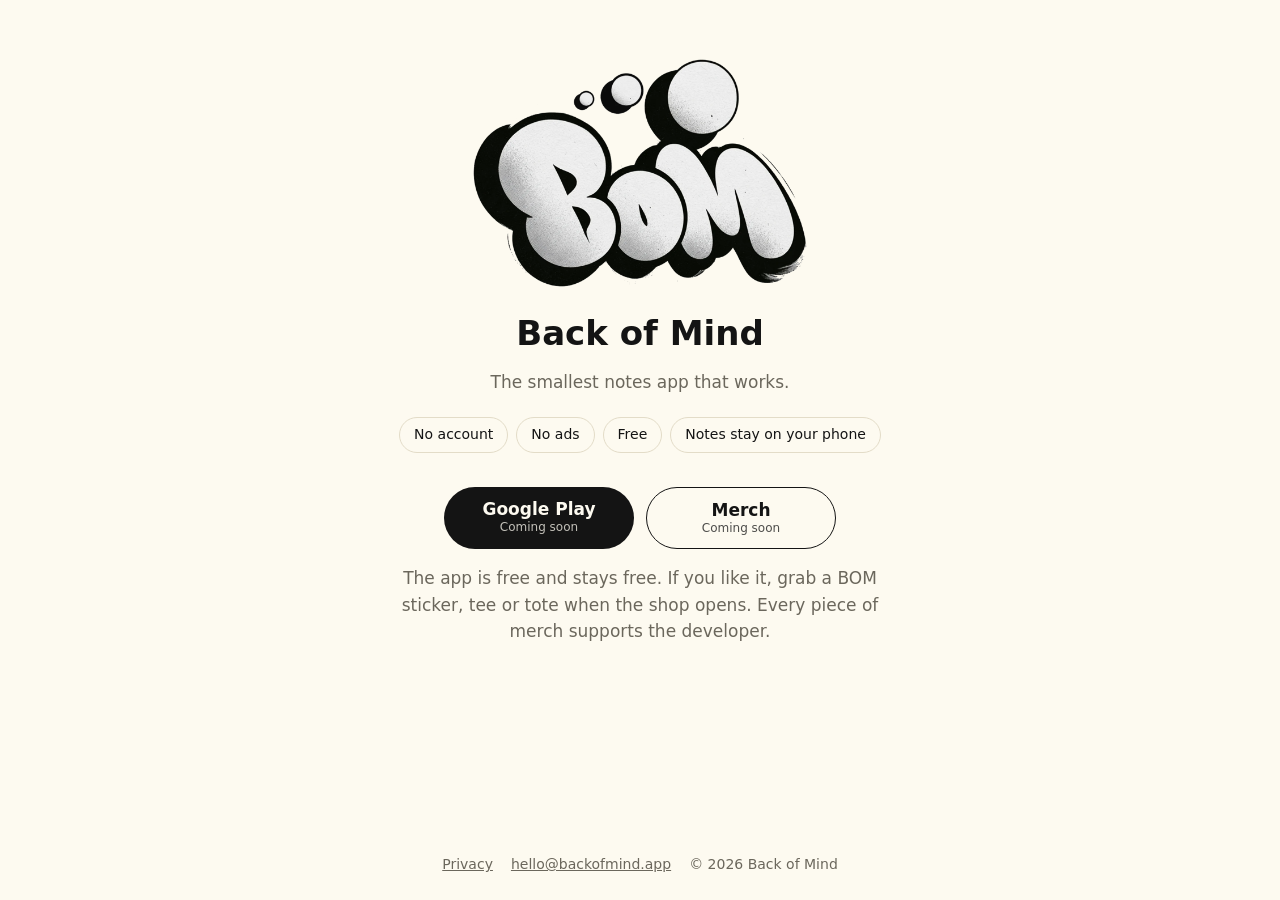
==== index.html @ 93632eb8 "Add files via upload" ====
<!doctype html>
<html lang="en">
<head>
<meta charset="utf-8">
<meta name="viewport" content="width=device-width, initial-scale=1">
<title>Back of Mind</title>
<meta name="description" content="Back of Mind is the smallest notes app that works. No account, no ads, and your notes stay on your phone.">
<meta property="og:title" content="Back of Mind">
<meta property="og:description" content="The smallest notes app that works.">
<meta property="og:image" content="https://backofmind.app/share.jpg">
<meta property="og:url" content="https://backofmind.app/">
<link rel="icon" href="favicon.png">
<link rel="stylesheet" href="style.css">
</head>
<body>
<main class="hero">
  <img class="logo" src="logo.webp" alt="BOM logo" width="1200" height="825">
  <h1>Back of Mind</h1>
  <p>The smallest notes app that works.</p>
  <ul class="tags"><li>No account</li><li>No ads</li><li>Free</li><li>Notes stay on your phone</li></ul>
  <div class="buttons">
    <span class="btn" aria-disabled="true">Google Play<small>Coming soon</small></span>
    <span class="btn alt" aria-disabled="true">Merch<small>Coming soon</small></span>
  </div>
  <p>The app is free and stays free. If you like it, grab a BOM sticker, tee or tote when the shop opens. Every piece of merch supports the developer.</p>
</main>
<footer>
  <a href="privacy.html">Privacy</a>
  <a href="mailto:hello@backofmind.app">hello@backofmind.app</a>
  <span>&copy; 2026 Back of Mind</span>
</footer>
</body>
</html>
---- style.css ----
:root { color-scheme: light dark; --paper: #fdfaf0; --ink: #141414; --soft: #6b675c; --line: #e3dcc8; }
@media (prefers-color-scheme: dark) { :root { --paper: #141413; --ink: #f6f2e6; --soft: #a39e90; --line: #3a3832; } .logo { filter: invert(1); } }
* { box-sizing: border-box; }
html { -webkit-text-size-adjust: 100%; }
body { margin: 0; min-height: 100vh; display: flex; flex-direction: column; background: var(--paper); color: var(--ink); font: 17px/1.55 system-ui, -apple-system, "Segoe UI", Roboto, sans-serif; }
main { flex: 1; width: 100%; max-width: 560px; margin: 0 auto; padding: 56px 24px 40px; }
.hero { display: flex; flex-direction: column; align-items: center; gap: 16px; text-align: center; }
.logo { width: min(340px, 78%); height: auto; }
h1 { margin: 8px 0 0; font-size: 34px; line-height: 1.15; }
h2 { margin: 32px 0 6px; font-size: 19px; }
p { margin: 0; color: var(--soft); }
.doc p, .doc ul { margin: 0 0 12px; color: var(--soft); }
.doc ul { padding-left: 20px; }
.tags { list-style: none; margin: 6px 0; padding: 0; display: flex; flex-wrap: wrap; justify-content: center; gap: 8px; }
.tags li { border: 1px solid var(--line); border-radius: 999px; padding: 6px 14px; font-size: 14px; }
.buttons { display: flex; flex-wrap: wrap; justify-content: center; gap: 12px; margin-top: 12px; }
.btn { display: inline-flex; flex-direction: column; align-items: center; min-width: 190px; border-radius: 999px; padding: 12px 28px; font-weight: 600; line-height: 1.25; background: var(--ink); color: var(--paper); cursor: default; }
.btn.alt { background: transparent; color: var(--ink); border: 1px solid var(--ink); }
.btn small { font-weight: 400; font-size: 12px; opacity: .75; }
footer { padding: 24px; text-align: center; font-size: 14px; color: var(--soft); display: flex; flex-wrap: wrap; justify-content: center; gap: 6px 18px; }
a { color: inherit; }
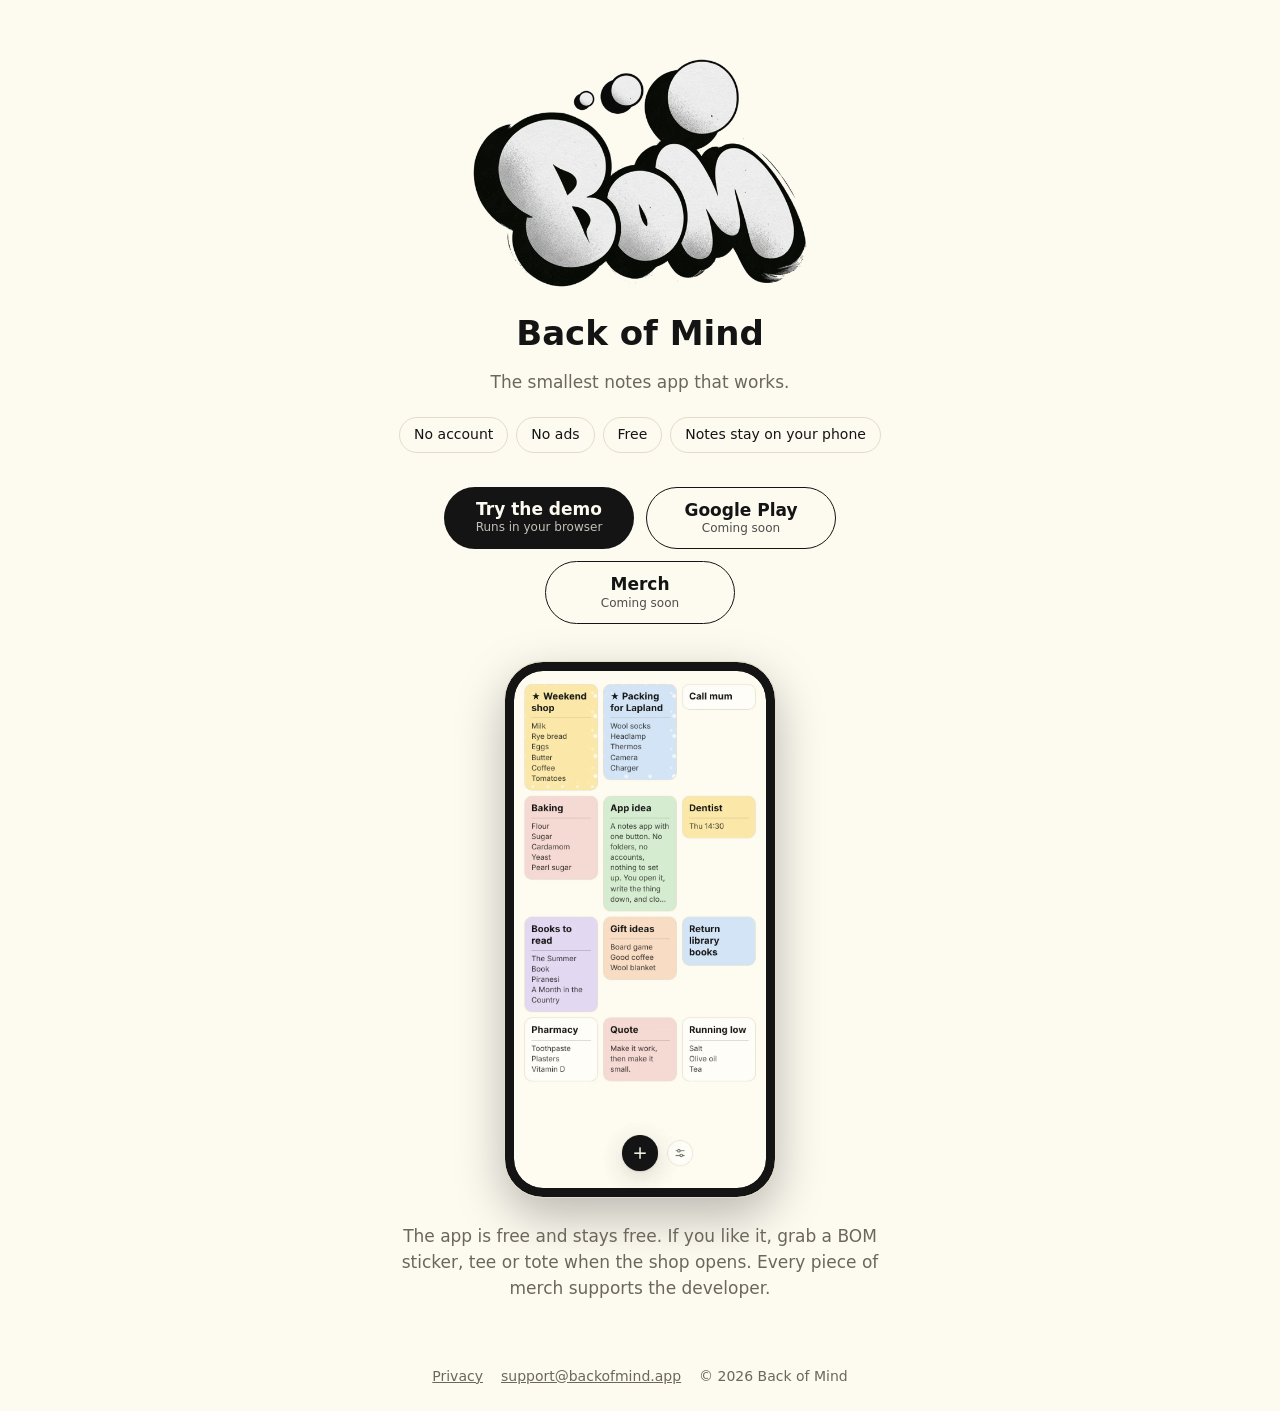
==== commit 32cee6e8: "Add files via upload" ====
--- a/index.html
+++ b/index.html
@@ -14,19 +14,21 @@
 </head>
 <body>
 <main class="hero">
-  <img class="logo" src="logo.webp" alt="BOM logo" width="1200" height="825">
+  <img class="logo" src="logo.webp" alt="BOM logo" width="1200" height="826">
   <h1>Back of Mind</h1>
   <p>The smallest notes app that works.</p>
   <ul class="tags"><li>No account</li><li>No ads</li><li>Free</li><li>Notes stay on your phone</li></ul>
   <div class="buttons">
-    <span class="btn" aria-disabled="true">Google Play<small>Coming soon</small></span>
+    <a class="btn go" href="demo.html">Try the demo<small>Runs in your browser</small></a>
+    <span class="btn alt" aria-disabled="true">Google Play<small>Coming soon</small></span>
     <span class="btn alt" aria-disabled="true">Merch<small>Coming soon</small></span>
   </div>
+  <div class="phone"><img src="app-screen.webp" alt="Back of Mind showing a grid of notes" width="780" height="1600"></div>
   <p>The app is free and stays free. If you like it, grab a BOM sticker, tee or tote when the shop opens. Every piece of merch supports the developer.</p>
 </main>
 <footer>
   <a href="privacy.html">Privacy</a>
-  <a href="mailto:hello@backofmind.app">hello@backofmind.app</a>
+  <a href="mailto:support@backofmind.app">support@backofmind.app</a>
   <span>&copy; 2026 Back of Mind</span>
 </footer>
 </body>
--- a/style.css
+++ b/style.css
@@ -19,3 +19,7 @@
 .btn small { font-weight: 400; font-size: 12px; opacity: .75; }
 footer { padding: 24px; text-align: center; font-size: 14px; color: var(--soft); display: flex; flex-wrap: wrap; justify-content: center; gap: 6px 18px; }
 a { color: inherit; }
+.phone { width: min(270px, 70%); margin: 22px 0 10px; border: 9px solid #141414; border-radius: 38px; overflow: hidden; background: #141414; box-shadow: 0 18px 50px rgba(0,0,0,.28); outline: 1px solid var(--line); }
+.phone img { display: block; width: 100%; height: auto; border-radius: 29px; }
+.btn.go { cursor: pointer; text-decoration: none; }
+.btn.go:active { transform: scale(.97); }
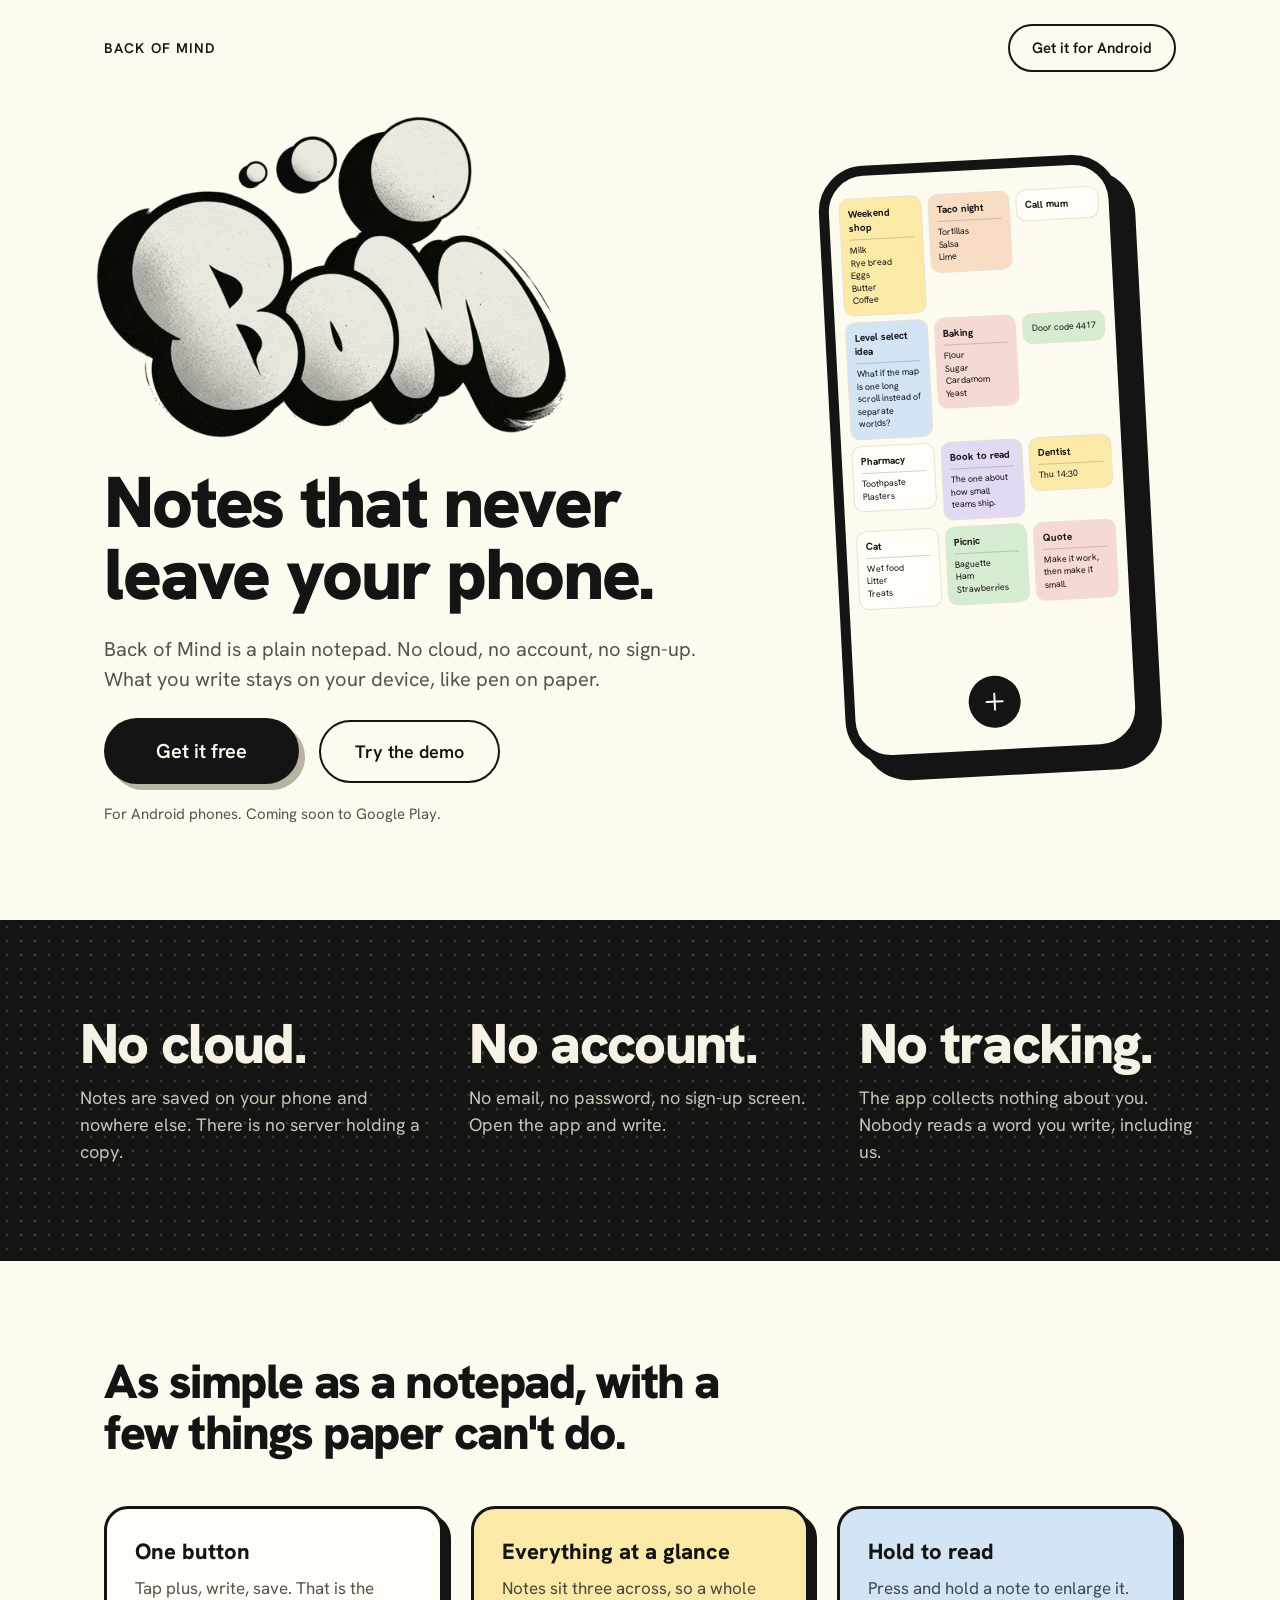
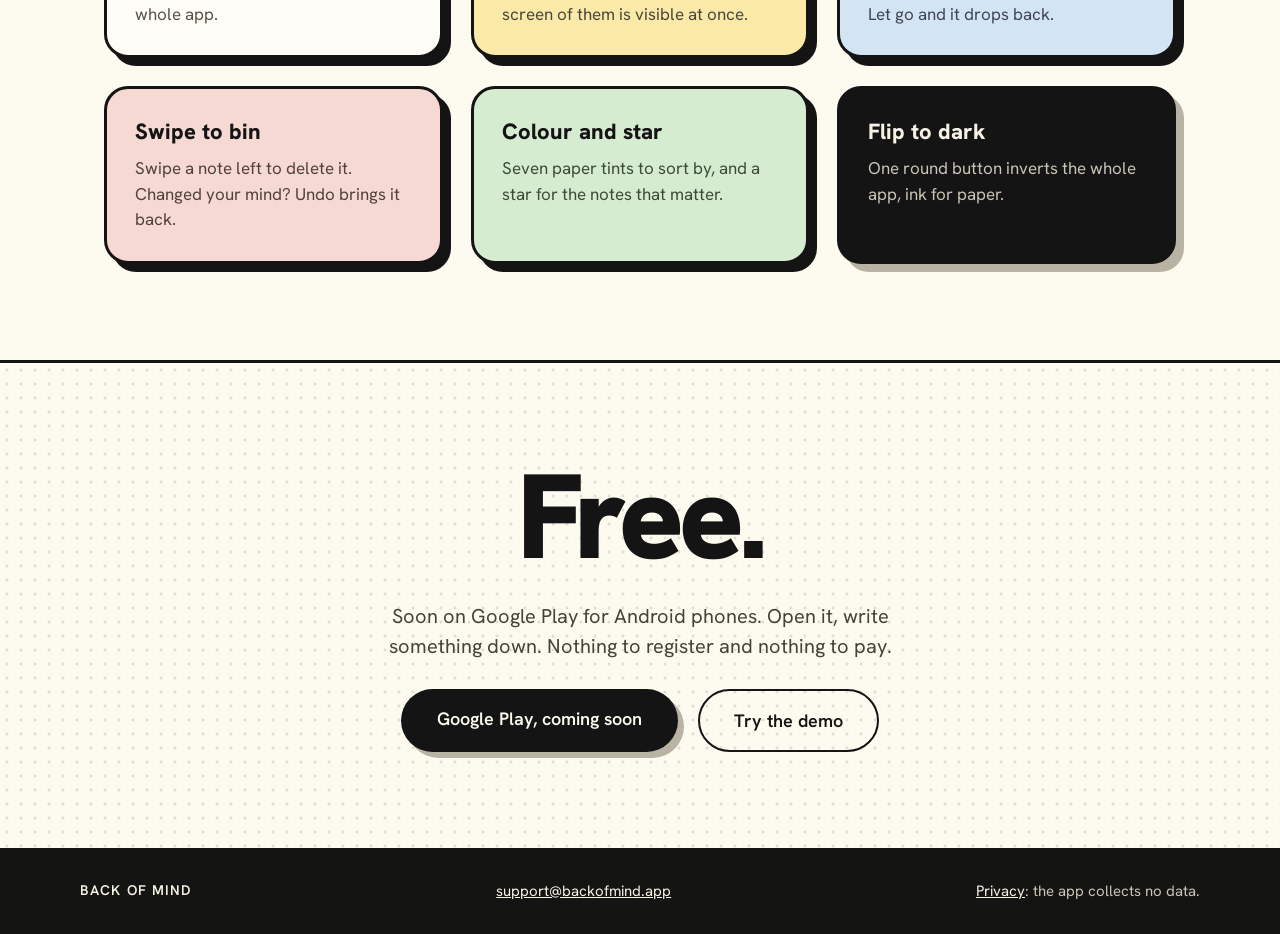
==== commit 3e8381b5: "Add files via upload" ====
--- a/index.html
+++ b/index.html
@@ -4,32 +4,129 @@
 <meta charset="utf-8">
 <meta name="viewport" content="width=device-width, initial-scale=1">
 <title>Back of Mind</title>
-<meta name="description" content="Back of Mind is the smallest notes app that works. No account, no ads, and your notes stay on your phone.">
+<meta name="description" content="Back of Mind is a plain notepad for Android. No cloud, no account, no tracking. Notes never leave your phone.">
 <meta property="og:title" content="Back of Mind">
-<meta property="og:description" content="The smallest notes app that works.">
+<meta property="og:description" content="Notes that never leave your phone.">
 <meta property="og:image" content="https://backofmind.app/share.jpg">
 <meta property="og:url" content="https://backofmind.app/">
+<meta name="color-scheme" content="light">
 <link rel="icon" href="favicon.png">
-<link rel="stylesheet" href="style.css">
+<style>
+@font-face { font-family: "Hanken Grotesk"; src: url(hanken-grotesk.woff2) format("woff2"); font-weight: 100 900; font-display: swap; }
+html { -webkit-text-size-adjust: 100%; scroll-behavior: smooth; }
+body { margin: 0; background: #fdfaf0; }
+a { color: #141414; } a:hover { color: #6b675c; }
+</style>
 </head>
 <body>
-<main class="hero">
-  <img class="logo" src="logo.webp" alt="BOM logo" width="1200" height="826">
-  <h1>Back of Mind</h1>
-  <p>The smallest notes app that works.</p>
-  <ul class="tags"><li>No account</li><li>No ads</li><li>Free</li><li>Notes stay on your phone</li></ul>
-  <div class="buttons">
-    <a class="btn go" href="demo.html">Try the demo<small>Runs in your browser</small></a>
-    <span class="btn alt" aria-disabled="true">Google Play<small>Coming soon</small></span>
-    <span class="btn alt" aria-disabled="true">Merch<small>Coming soon</small></span>
-  </div>
-  <div class="phone"><img src="app-screen.webp" alt="Back of Mind showing a grid of notes" width="780" height="1600"></div>
-  <p>The app is free and stays free. If you like it, grab a BOM sticker, tee or tote when the shop opens. Every piece of merch supports the developer.</p>
-</main>
-<footer>
-  <a href="privacy.html">Privacy</a>
-  <a href="mailto:support@backofmind.app">support@backofmind.app</a>
-  <span>&copy; 2026 Back of Mind</span>
+<div style="font-family: 'Hanken Grotesk', system-ui, -apple-system, 'Segoe UI', sans-serif; color: #141414; background: #fdfaf0; overflow-x: hidden">
+
+<header style="max-width: 1120px; margin: 0 auto; padding: 24px 24px 0; box-sizing: border-box; display: flex; flex-wrap: wrap; justify-content: space-between; align-items: center; gap: 16px">
+<div style="font-size: 14px; font-weight: 600; letter-spacing: 0.08em; text-transform: uppercase">Back of Mind</div>
+<a href="#get" style="display: inline-block; padding: 12px 22px; border: 2px solid #141414; border-radius: 999px; font-size: 15px; font-weight: 600; text-decoration: none; color: #141414">Get it for Android</a>
+</header>
+
+<section style="max-width: 1120px; margin: 0 auto; padding: 40px 24px 96px; box-sizing: border-box; display: flex; flex-wrap: wrap; align-items: center; justify-content: center; gap: 56px">
+<div style="flex: 1 1 440px; min-width: 0; display: flex; flex-direction: column; gap: 24px">
+<img src="logo.webp" width="1200" height="826" alt="BOM, the Back of Mind logo in graffiti bubble letters" style="width: 100%; max-width: 480px; height: auto; mix-blend-mode: multiply; margin-left: -12px">
+<h1 style="margin: 0; font-size: clamp(40px, 6vw, 72px); line-height: 1; font-weight: 900; letter-spacing: -0.03em">Notes that never leave your phone.</h1>
+<p style="margin: 0; font-size: 20px; line-height: 1.5; color: #57534a; max-width: 30em">Back of Mind is a plain notepad. No cloud, no account, no sign-up. What you write stays on your device, like pen on paper.</p>
+<div style="display: flex; flex-wrap: wrap; align-items: center; gap: 20px">
+<a href="#get" style="display: inline-block; padding: 20px 52px; background: #141414; color: #fdfaf0; border-radius: 999px; font-size: 20px; font-weight: 600; text-decoration: none; box-shadow: 6px 6px 0 #b9b3a3">Get it free</a>
+<a href="demo.html" style="display: inline-block; padding: 18px 34px; border: 2px solid #141414; border-radius: 999px; font-size: 18px; font-weight: 600; text-decoration: none; color: #141414">Try the demo</a>
+<div style="font-size: 15px; color: #57534a; flex-basis: 100%">For Android phones. Coming soon to Google Play.</div>
+</div>
+</div>
+
+<div style="flex: 0 1 340px; display: flex; justify-content: center; padding: 16px 24px 32px 8px">
+<div style="position: relative; width: 300px; height: 600px; box-sizing: border-box; border: 10px solid #141414; border-radius: 46px; background: #fdfaf0; box-shadow: 16px 16px 0 #141414; transform: rotate(-3deg); overflow: hidden; padding: 22px 10px 0">
+<div style="display: grid; grid-template-columns: repeat(3, minmax(0, 1fr)); gap: 6px; align-items: start; font-size: 9px; line-height: 1.4">
+<div style="background: #fbe9a8; border: 1px solid #e9e3d2; border-radius: 10px; padding: 8px"><div style="font-weight: 700; font-size: 10px; padding-bottom: 4px; border-bottom: 1px solid rgba(20,20,20,0.18); margin-bottom: 4px">Weekend shop</div>Milk<br>Rye bread<br>Eggs<br>Butter<br>Coffee</div>
+<div style="background: #f8dcc4; border: 1px solid #e9e3d2; border-radius: 10px; padding: 8px"><div style="font-weight: 700; font-size: 10px; padding-bottom: 4px; border-bottom: 1px solid rgba(20,20,20,0.18); margin-bottom: 4px">Taco night</div>Tortillas<br>Salsa<br>Lime</div>
+<div style="background: #fffdf7; border: 1px solid #e9e3d2; border-radius: 10px; padding: 8px"><div style="font-weight: 700; font-size: 10px">Call mum</div></div>
+<div style="background: #d3e4f5; border: 1px solid #e9e3d2; border-radius: 10px; padding: 8px"><div style="font-weight: 700; font-size: 10px; padding-bottom: 4px; border-bottom: 1px solid rgba(20,20,20,0.18); margin-bottom: 4px">Level select idea</div>What if the map is one long scroll instead of separate worlds?</div>
+<div style="background: #f6d9d2; border: 1px solid #e9e3d2; border-radius: 10px; padding: 8px"><div style="font-weight: 700; font-size: 10px; padding-bottom: 4px; border-bottom: 1px solid rgba(20,20,20,0.18); margin-bottom: 4px">Baking</div>Flour<br>Sugar<br>Cardamom<br>Yeast</div>
+<div style="background: #d6ecd0; border: 1px solid #e9e3d2; border-radius: 10px; padding: 8px">Door code 4417</div>
+<div style="background: #fffdf7; border: 1px solid #e9e3d2; border-radius: 10px; padding: 8px"><div style="font-weight: 700; font-size: 10px; padding-bottom: 4px; border-bottom: 1px solid rgba(20,20,20,0.18); margin-bottom: 4px">Pharmacy</div>Toothpaste<br>Plasters</div>
+<div style="background: #e3d9f2; border: 1px solid #e9e3d2; border-radius: 10px; padding: 8px"><div style="font-weight: 700; font-size: 10px; padding-bottom: 4px; border-bottom: 1px solid rgba(20,20,20,0.18); margin-bottom: 4px">Book to read</div>The one about how small teams ship.</div>
+<div style="background: #fbe9a8; border: 1px solid #e9e3d2; border-radius: 10px; padding: 8px"><div style="font-weight: 700; font-size: 10px; padding-bottom: 4px; border-bottom: 1px solid rgba(20,20,20,0.18); margin-bottom: 4px">Dentist</div>Thu 14:30</div>
+<div style="background: #fffdf7; border: 1px solid #e9e3d2; border-radius: 10px; padding: 8px"><div style="font-weight: 700; font-size: 10px; padding-bottom: 4px; border-bottom: 1px solid rgba(20,20,20,0.18); margin-bottom: 4px">Cat</div>Wet food<br>Litter<br>Treats</div>
+<div style="background: #d6ecd0; border: 1px solid #e9e3d2; border-radius: 10px; padding: 8px"><div style="font-weight: 700; font-size: 10px; padding-bottom: 4px; border-bottom: 1px solid rgba(20,20,20,0.18); margin-bottom: 4px">Picnic</div>Baguette<br>Ham<br>Strawberries</div>
+<div style="background: #f6d9d2; border: 1px solid #e9e3d2; border-radius: 10px; padding: 8px"><div style="font-weight: 700; font-size: 10px; padding-bottom: 4px; border-bottom: 1px solid rgba(20,20,20,0.18); margin-bottom: 4px">Quote</div>Make it work, then make it small.</div>
+</div>
+<div aria-hidden="true" style="position: absolute; left: 50%; bottom: 22px; margin-left: -26px; width: 52px; height: 52px; border-radius: 50%; background: #141414; color: #fdfaf0; display: flex; align-items: center; justify-content: center">
+<svg aria-hidden="true" width="22" height="22" viewBox="0 0 22 22" fill="none" stroke="currentColor" stroke-width="2" stroke-linecap="round"><path d="M11 3v16M3 11h16"></path></svg>
+</div>
+</div>
+</div>
+</section>
+
+<section style="background-color: #141413; background-image: radial-gradient(circle, rgba(246,242,230,0.16) 1.2px, transparent 1.8px); background-size: 14px 14px; color: #f6f2e6; padding: 96px 24px">
+<div style="max-width: 1120px; margin: 0 auto; display: flex; flex-wrap: wrap; gap: 48px">
+<div style="flex: 1 1 260px; min-width: 0; display: flex; flex-direction: column; gap: 12px">
+<h2 style="margin: 0; font-size: clamp(36px, 4.4vw, 56px); line-height: 1; font-weight: 900; letter-spacing: -0.03em">No cloud.</h2>
+<p style="margin: 0; font-size: 18px; line-height: 1.5; color: #c9c4b6">Notes are saved on your phone and nowhere else. There is no server holding a copy.</p>
+</div>
+<div style="flex: 1 1 260px; min-width: 0; display: flex; flex-direction: column; gap: 12px">
+<h2 style="margin: 0; font-size: clamp(36px, 4.4vw, 56px); line-height: 1; font-weight: 900; letter-spacing: -0.03em">No account.</h2>
+<p style="margin: 0; font-size: 18px; line-height: 1.5; color: #c9c4b6">No email, no password, no sign-up screen. Open the app and write.</p>
+</div>
+<div style="flex: 1 1 260px; min-width: 0; display: flex; flex-direction: column; gap: 12px">
+<h2 style="margin: 0; font-size: clamp(36px, 4.4vw, 56px); line-height: 1; font-weight: 900; letter-spacing: -0.03em">No tracking.</h2>
+<p style="margin: 0; font-size: 18px; line-height: 1.5; color: #c9c4b6">The app collects nothing about you. Nobody reads a word you write, including us.</p>
+</div>
+</div>
+</section>
+
+<section style="max-width: 1120px; margin: 0 auto; padding: 96px 24px; box-sizing: border-box; display: flex; flex-direction: column; gap: 48px">
+<h2 style="margin: 0; font-size: clamp(32px, 4vw, 48px); line-height: 1.05; font-weight: 900; letter-spacing: -0.03em; max-width: 14em">As simple as a notepad, with a few things paper can't do.</h2>
+<div style="display: grid; grid-template-columns: repeat(auto-fit, minmax(260px, 1fr)); gap: 28px">
+<div style="background: #fffdf7; border: 3px solid #141414; border-radius: 24px; box-shadow: 8px 8px 0 #141414; padding: 28px; display: flex; flex-direction: column; gap: 10px">
+<h3 style="margin: 0; font-size: 22px; font-weight: 800">One button</h3>
+<p style="margin: 0; font-size: 17px; line-height: 1.5; color: #57534a">Tap plus, write, save. That is the whole app.</p>
+</div>
+<div style="background: #fbe9a8; border: 3px solid #141414; border-radius: 24px; box-shadow: 8px 8px 0 #141414; padding: 28px; display: flex; flex-direction: column; gap: 10px">
+<h3 style="margin: 0; font-size: 22px; font-weight: 800">Everything at a glance</h3>
+<p style="margin: 0; font-size: 17px; line-height: 1.5; color: #4a463c">Notes sit three across, so a whole screen of them is visible at once.</p>
+</div>
+<div style="background: #d3e4f5; border: 3px solid #141414; border-radius: 24px; box-shadow: 8px 8px 0 #141414; padding: 28px; display: flex; flex-direction: column; gap: 10px">
+<h3 style="margin: 0; font-size: 22px; font-weight: 800">Hold to read</h3>
+<p style="margin: 0; font-size: 17px; line-height: 1.5; color: #3f4650">Press and hold a note to enlarge it. Let go and it drops back.</p>
+</div>
+<div style="background: #f6d9d2; border: 3px solid #141414; border-radius: 24px; box-shadow: 8px 8px 0 #141414; padding: 28px; display: flex; flex-direction: column; gap: 10px">
+<h3 style="margin: 0; font-size: 22px; font-weight: 800">Swipe to bin</h3>
+<p style="margin: 0; font-size: 17px; line-height: 1.5; color: #50413d">Swipe a note left to delete it. Changed your mind? Undo brings it back.</p>
+</div>
+<div style="background: #d6ecd0; border: 3px solid #141414; border-radius: 24px; box-shadow: 8px 8px 0 #141414; padding: 28px; display: flex; flex-direction: column; gap: 10px">
+<h3 style="margin: 0; font-size: 22px; font-weight: 800">Colour and star</h3>
+<p style="margin: 0; font-size: 17px; line-height: 1.5; color: #3d4a39">Seven paper tints to sort by, and a star for the notes that matter.</p>
+</div>
+<div style="background: #141414; border: 3px solid #141414; border-radius: 24px; box-shadow: 8px 8px 0 #b9b3a3; padding: 28px; display: flex; flex-direction: column; gap: 10px; color: #f6f2e6">
+<h3 style="margin: 0; font-size: 22px; font-weight: 800">Flip to dark</h3>
+<p style="margin: 0; font-size: 17px; line-height: 1.5; color: #c9c4b6">One round button inverts the whole app, ink for paper.</p>
+</div>
+</div>
+</section>
+
+<section id="get" style="border-top: 3px solid #141414; background-color: #fdfaf0; background-image: radial-gradient(circle, rgba(20,20,20,0.13) 1.2px, transparent 1.8px); background-size: 14px 14px; padding: 96px 24px">
+<div style="max-width: 720px; margin: 0 auto; display: flex; flex-direction: column; align-items: center; gap: 28px; text-align: center">
+<h2 style="margin: 0; font-size: clamp(56px, 10vw, 120px); line-height: 0.95; font-weight: 900; letter-spacing: -0.04em">Free.</h2>
+<p style="margin: 0; font-size: 20px; line-height: 1.5; color: #45423a; max-width: 26em">Soon on Google Play for Android phones. Open it, write something down. Nothing to register and nothing to pay.</p>
+<div style="display: flex; flex-wrap: wrap; justify-content: center; gap: 20px">
+<a href="#get" style="display: inline-block; padding: 18px 36px; background: #141414; color: #fdfaf0; border-radius: 999px; font-size: 18px; font-weight: 600; text-decoration: none; box-shadow: 6px 6px 0 #b9b3a3">Google Play, coming soon</a>
+<a href="demo.html" style="display: inline-block; padding: 18px 34px; border: 2px solid #141414; border-radius: 999px; font-size: 18px; font-weight: 600; text-decoration: none; color: #141414">Try the demo</a>
+</div>
+</div>
+</section>
+
+<footer style="background: #141413; color: #c9c4b6; padding: 32px 24px">
+<div style="max-width: 1120px; margin: 0 auto; display: flex; flex-wrap: wrap; justify-content: space-between; gap: 12px 32px; font-size: 15px; line-height: 1.5">
+<div style="color: #f6f2e6; font-weight: 600; letter-spacing: 0.08em; text-transform: uppercase; font-size: 14px">Back of Mind</div>
+<a href="mailto:support@backofmind.app" style="color: #f6f2e6">support@backofmind.app</a>
+<div><a href="privacy.html" style="color: #f6f2e6">Privacy</a>: the app collects no data.</div>
+</div>
 </footer>
+
+</div>
 </body>
 </html>
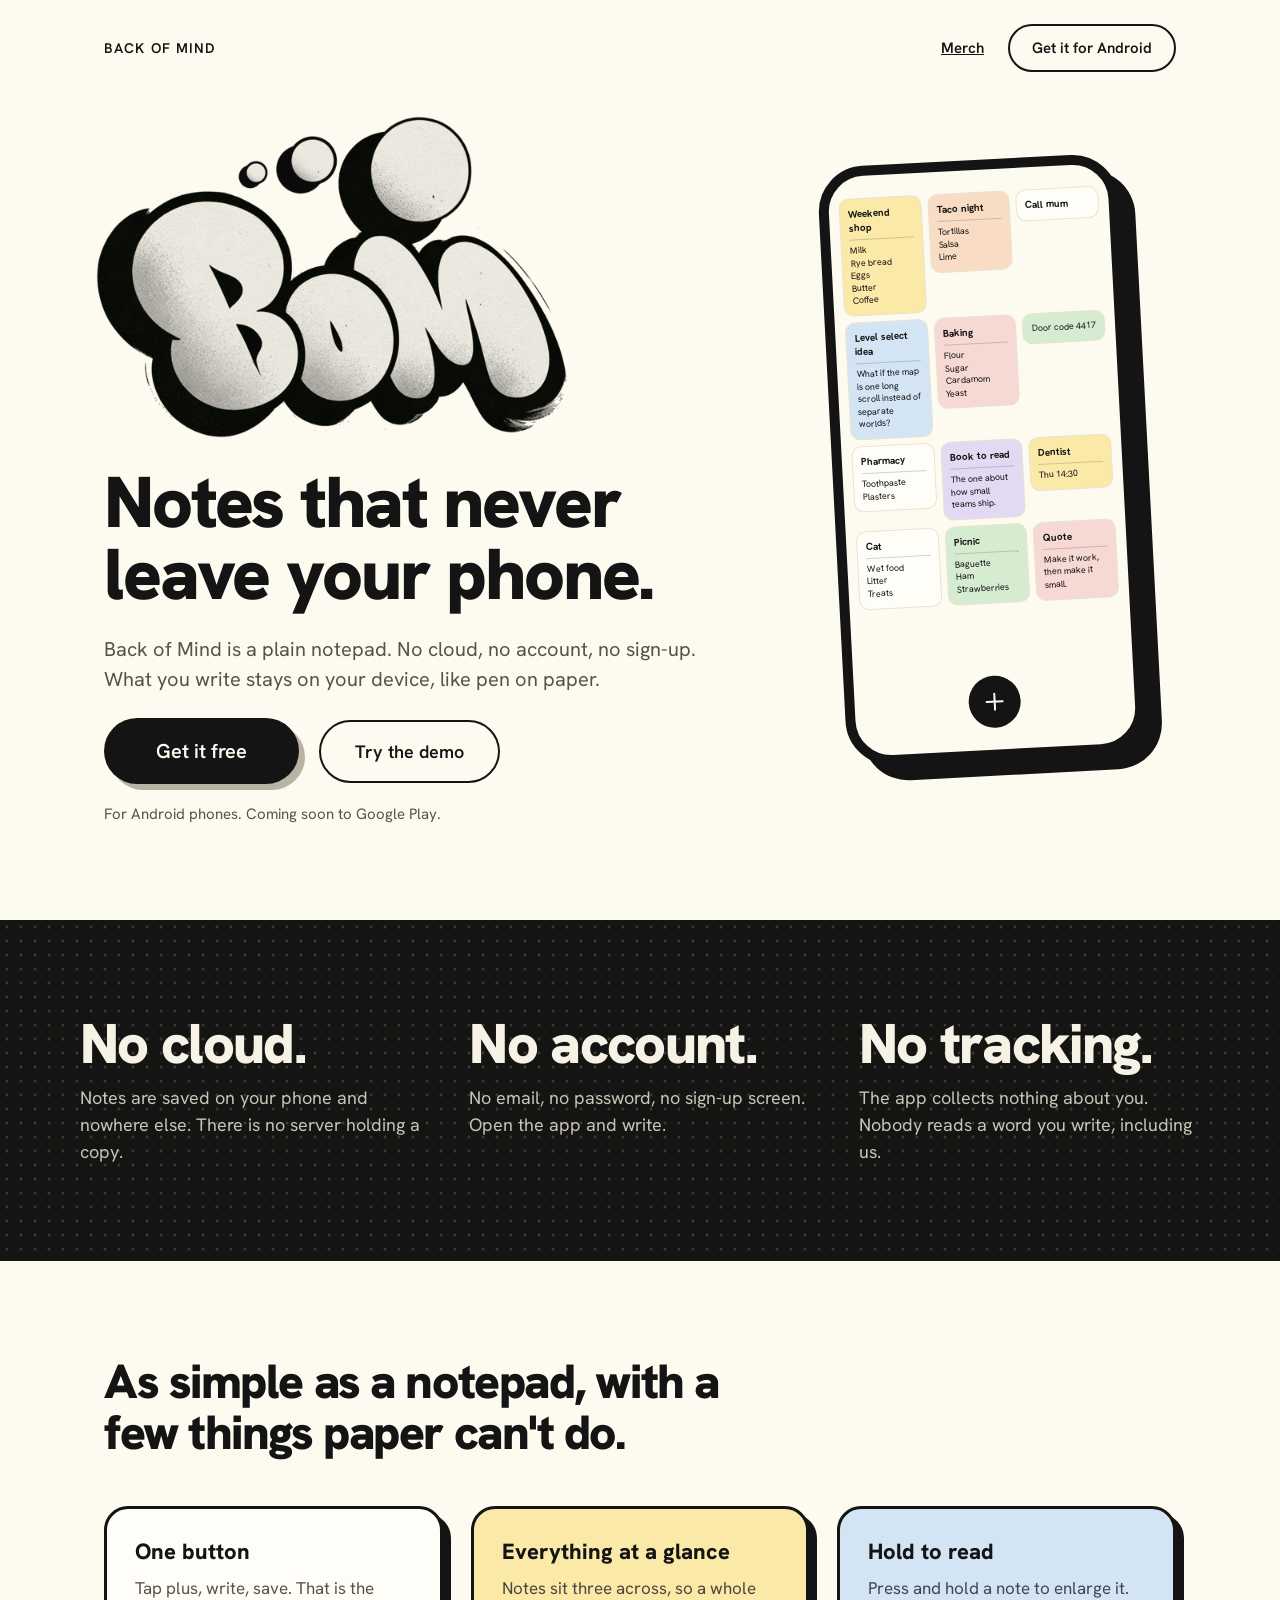
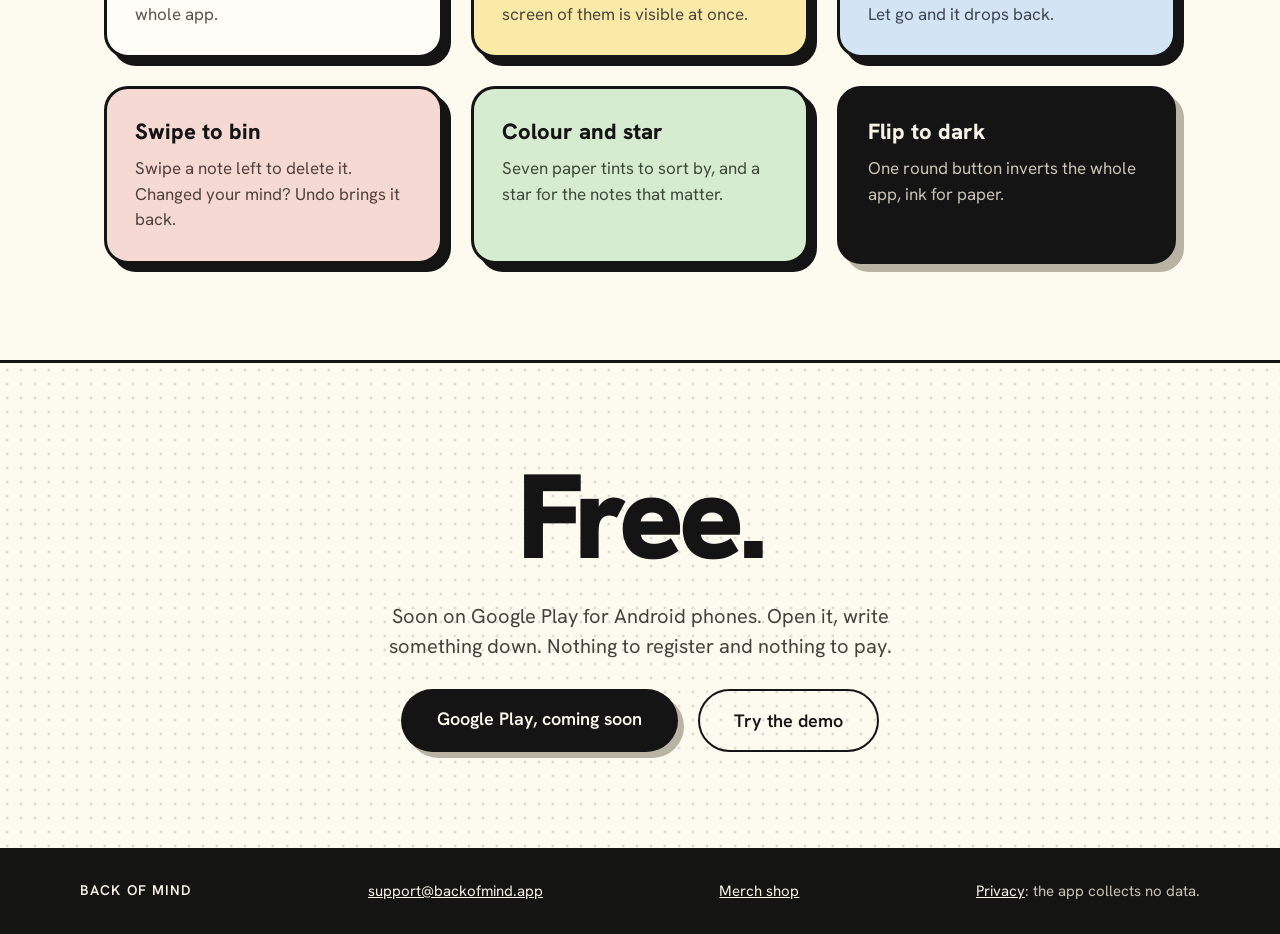
==== commit 0d7e4056: "Add files via upload" ====
--- a/index.html
+++ b/index.html
@@ -23,7 +23,10 @@
 
 <header style="max-width: 1120px; margin: 0 auto; padding: 24px 24px 0; box-sizing: border-box; display: flex; flex-wrap: wrap; justify-content: space-between; align-items: center; gap: 16px">
 <div style="font-size: 14px; font-weight: 600; letter-spacing: 0.08em; text-transform: uppercase">Back of Mind</div>
+<nav style="display: flex; flex-wrap: wrap; align-items: center; gap: 12px 24px">
+<a href="https://backofmind.threadless.com/" target="_blank" rel="noopener" style="font-size: 15px; font-weight: 600; color: #141414">Merch</a>
 <a href="#get" style="display: inline-block; padding: 12px 22px; border: 2px solid #141414; border-radius: 999px; font-size: 15px; font-weight: 600; text-decoration: none; color: #141414">Get it for Android</a>
+</nav>
 </header>
 
 <section style="max-width: 1120px; margin: 0 auto; padding: 40px 24px 96px; box-sizing: border-box; display: flex; flex-wrap: wrap; align-items: center; justify-content: center; gap: 56px">
@@ -123,6 +126,7 @@
 <div style="max-width: 1120px; margin: 0 auto; display: flex; flex-wrap: wrap; justify-content: space-between; gap: 12px 32px; font-size: 15px; line-height: 1.5">
 <div style="color: #f6f2e6; font-weight: 600; letter-spacing: 0.08em; text-transform: uppercase; font-size: 14px">Back of Mind</div>
 <a href="mailto:support@backofmind.app" style="color: #f6f2e6">support@backofmind.app</a>
+<a href="https://backofmind.threadless.com/" target="_blank" rel="noopener" style="color: #f6f2e6">Merch shop</a>
 <div><a href="privacy.html" style="color: #f6f2e6">Privacy</a>: the app collects no data.</div>
 </div>
 </footer>
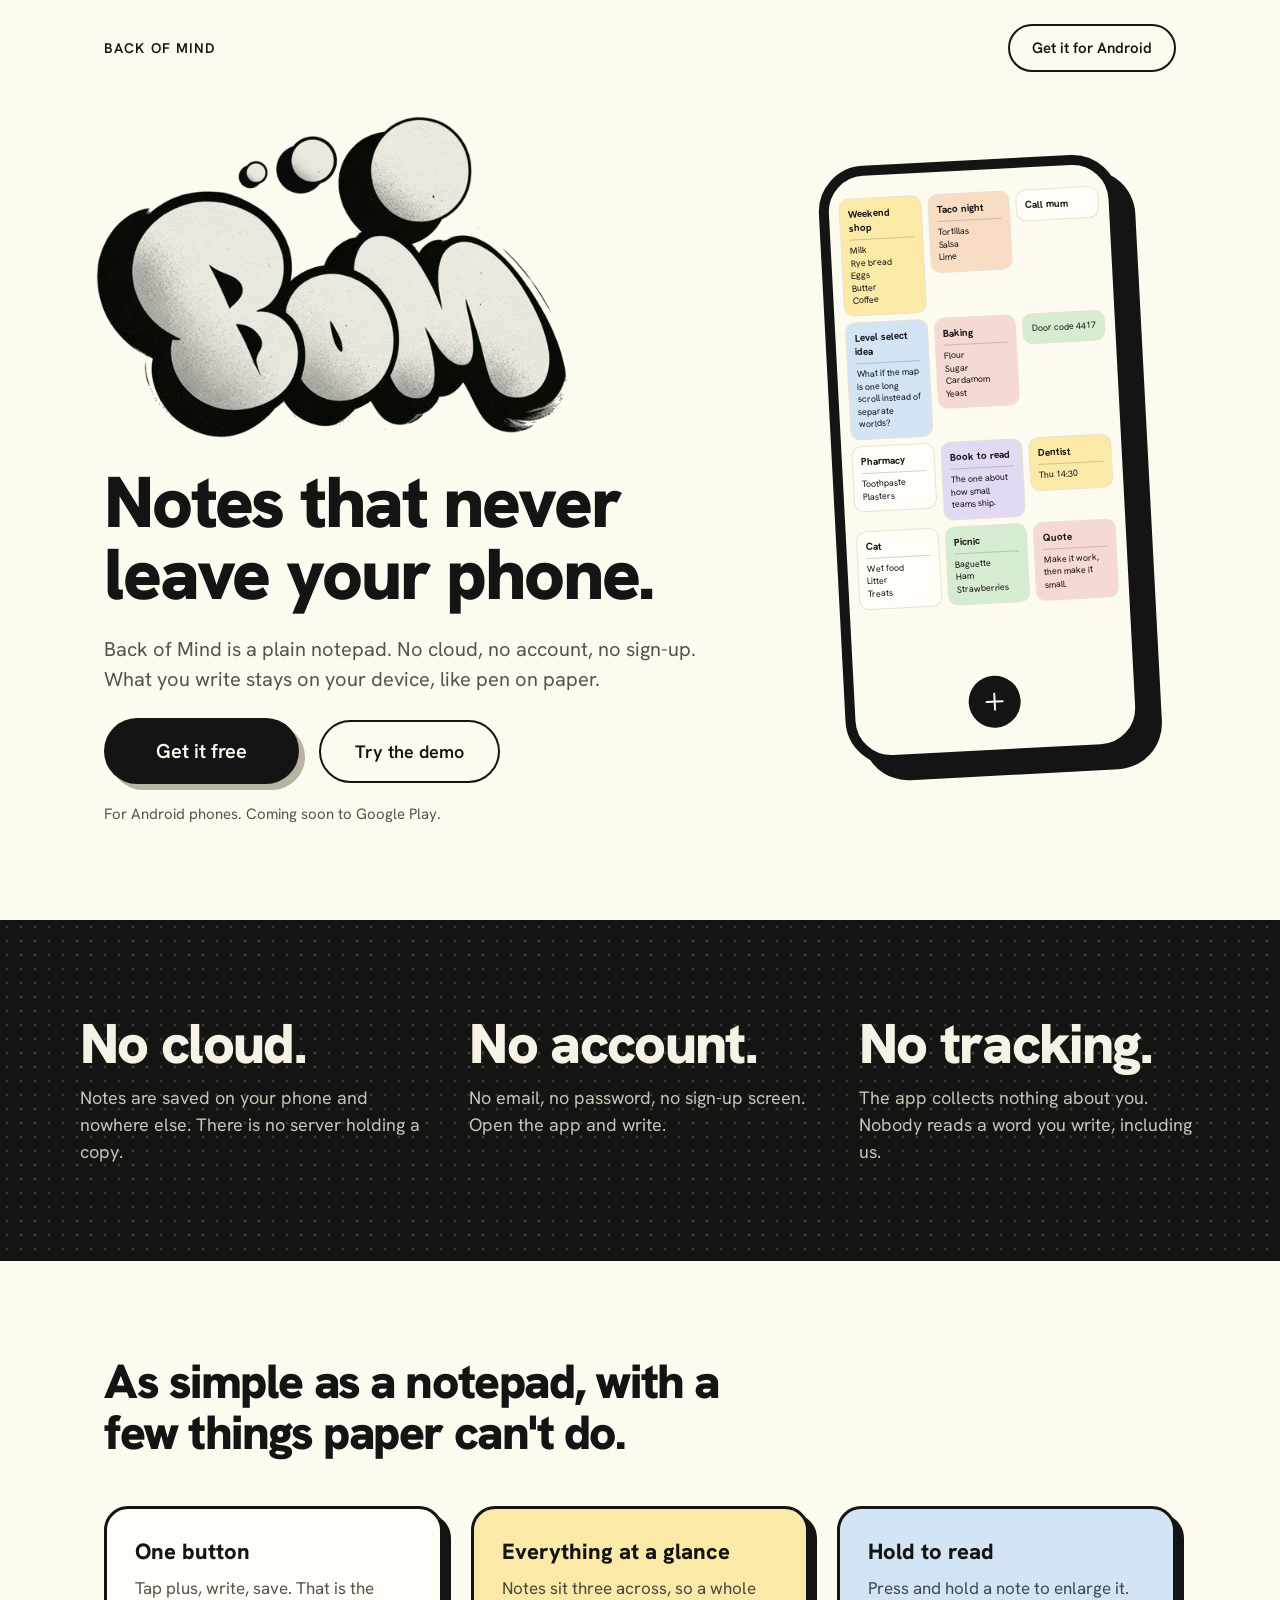
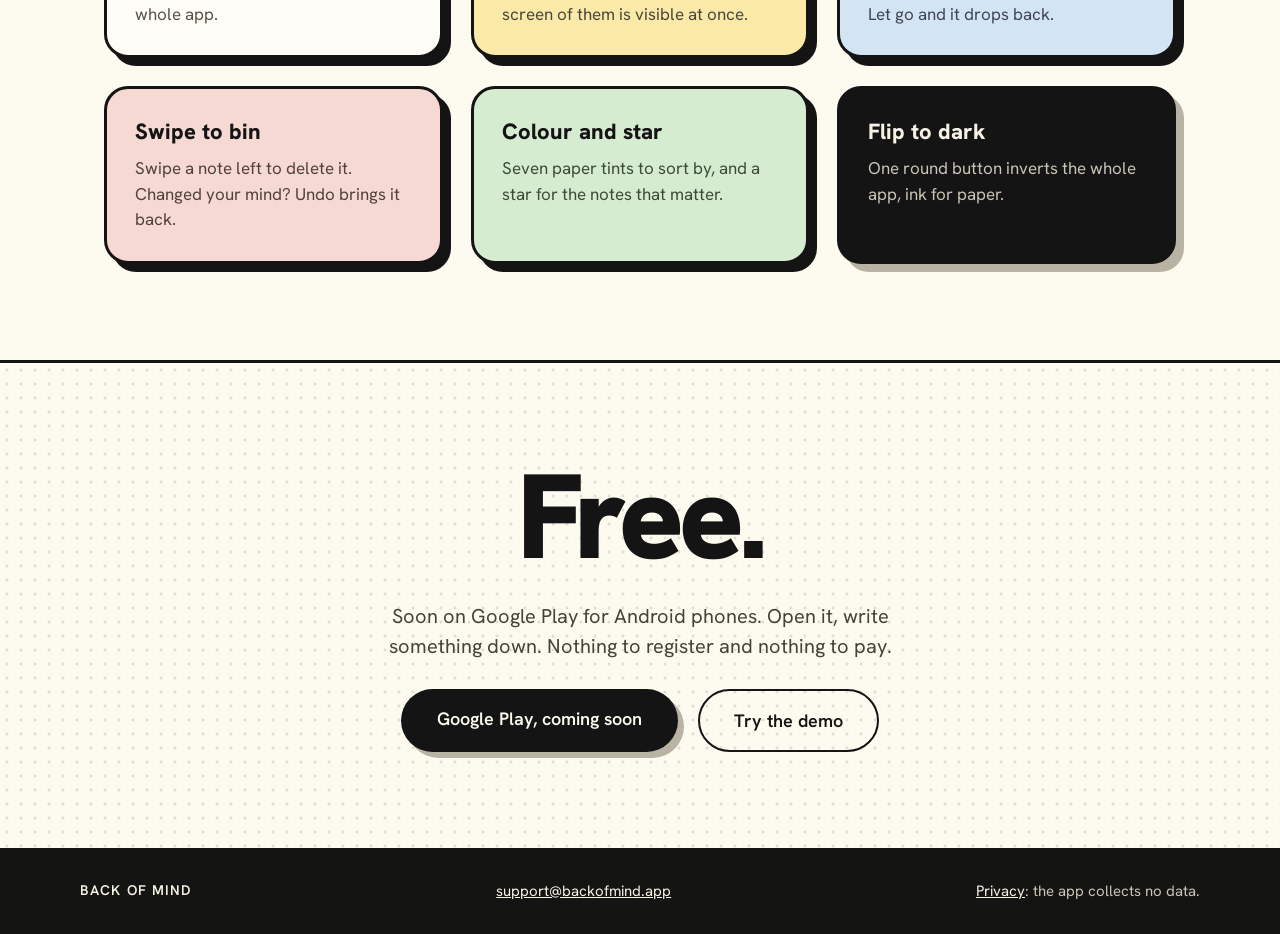
==== commit 20a76229: "Add files via upload" ====
--- a/index.html
+++ b/index.html
@@ -23,10 +23,7 @@
 
 <header style="max-width: 1120px; margin: 0 auto; padding: 24px 24px 0; box-sizing: border-box; display: flex; flex-wrap: wrap; justify-content: space-between; align-items: center; gap: 16px">
 <div style="font-size: 14px; font-weight: 600; letter-spacing: 0.08em; text-transform: uppercase">Back of Mind</div>
-<nav style="display: flex; flex-wrap: wrap; align-items: center; gap: 12px 24px">
-<a href="https://backofmind.threadless.com/" target="_blank" rel="noopener" style="font-size: 15px; font-weight: 600; color: #141414">Merch</a>
 <a href="#get" style="display: inline-block; padding: 12px 22px; border: 2px solid #141414; border-radius: 999px; font-size: 15px; font-weight: 600; text-decoration: none; color: #141414">Get it for Android</a>
-</nav>
 </header>
 
 <section style="max-width: 1120px; margin: 0 auto; padding: 40px 24px 96px; box-sizing: border-box; display: flex; flex-wrap: wrap; align-items: center; justify-content: center; gap: 56px">
@@ -126,7 +123,6 @@
 <div style="max-width: 1120px; margin: 0 auto; display: flex; flex-wrap: wrap; justify-content: space-between; gap: 12px 32px; font-size: 15px; line-height: 1.5">
 <div style="color: #f6f2e6; font-weight: 600; letter-spacing: 0.08em; text-transform: uppercase; font-size: 14px">Back of Mind</div>
 <a href="mailto:support@backofmind.app" style="color: #f6f2e6">support@backofmind.app</a>
-<a href="https://backofmind.threadless.com/" target="_blank" rel="noopener" style="color: #f6f2e6">Merch shop</a>
 <div><a href="privacy.html" style="color: #f6f2e6">Privacy</a>: the app collects no data.</div>
 </div>
 </footer>
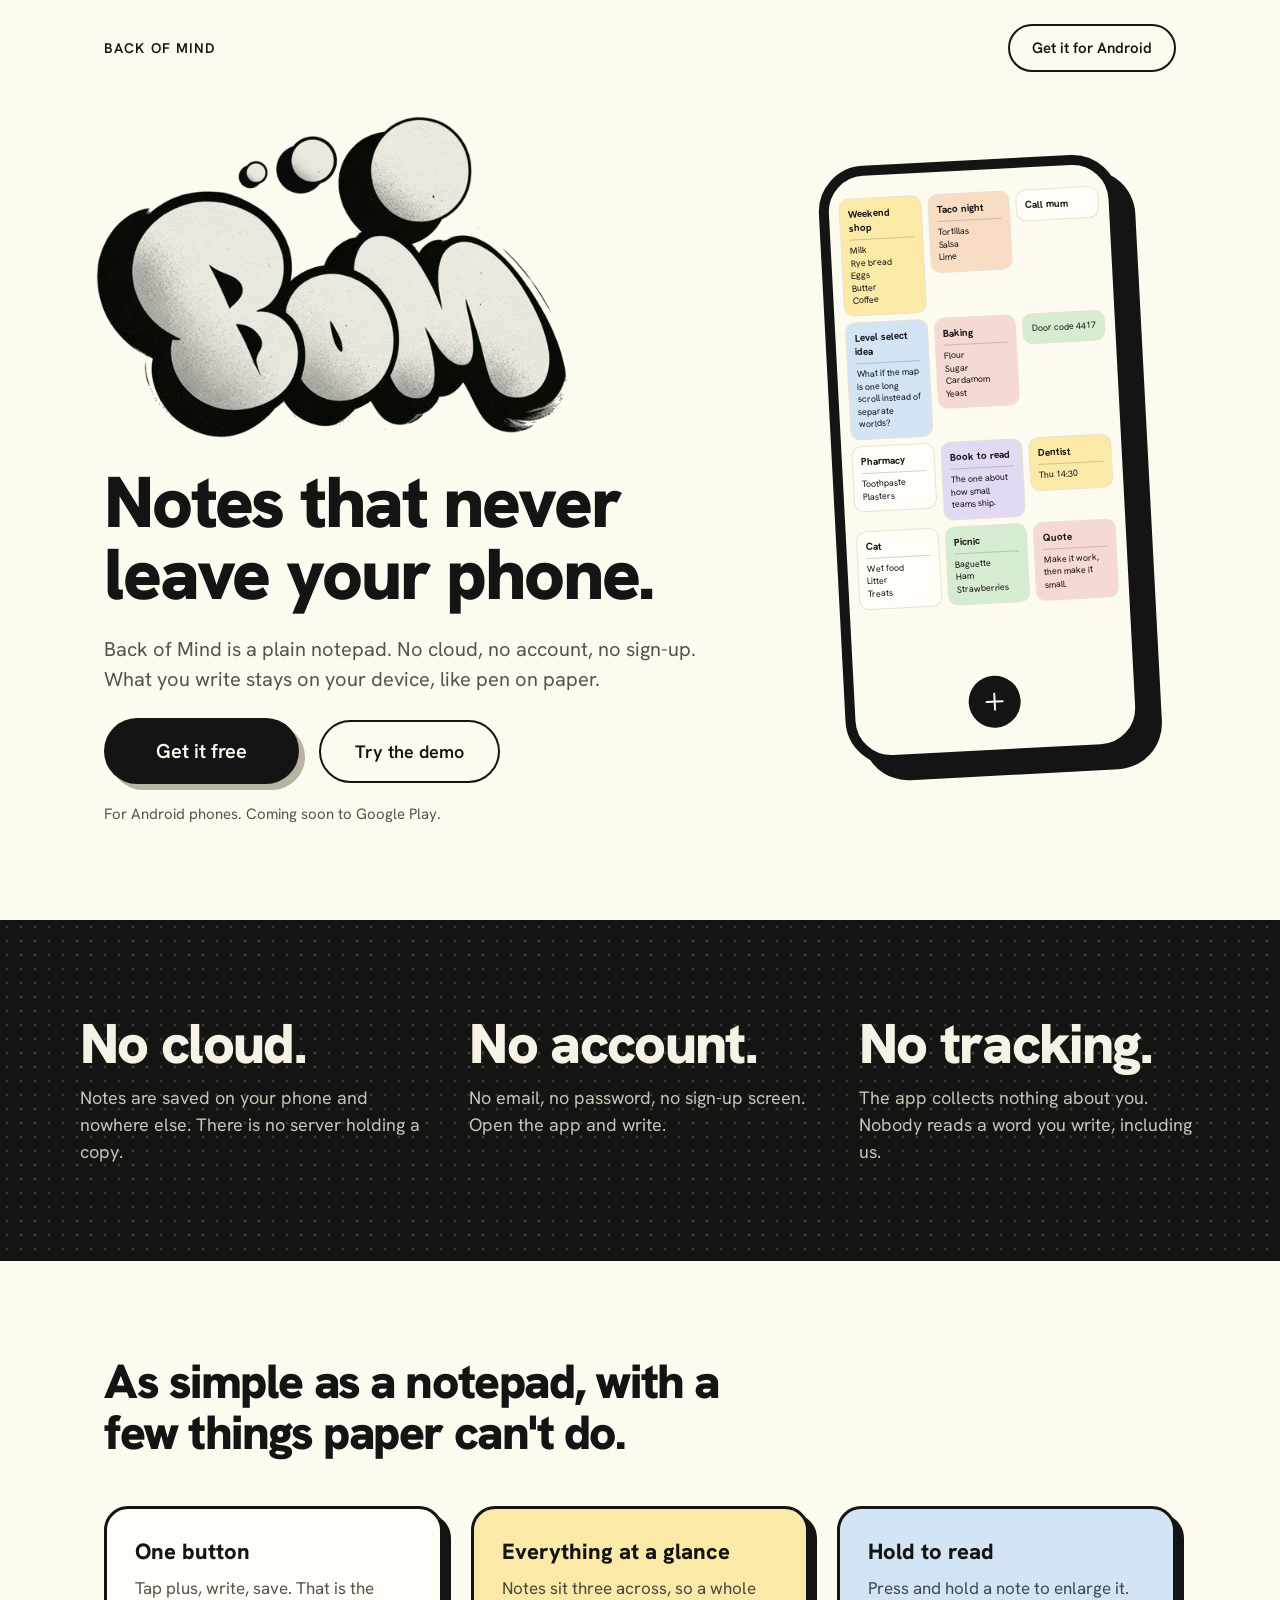
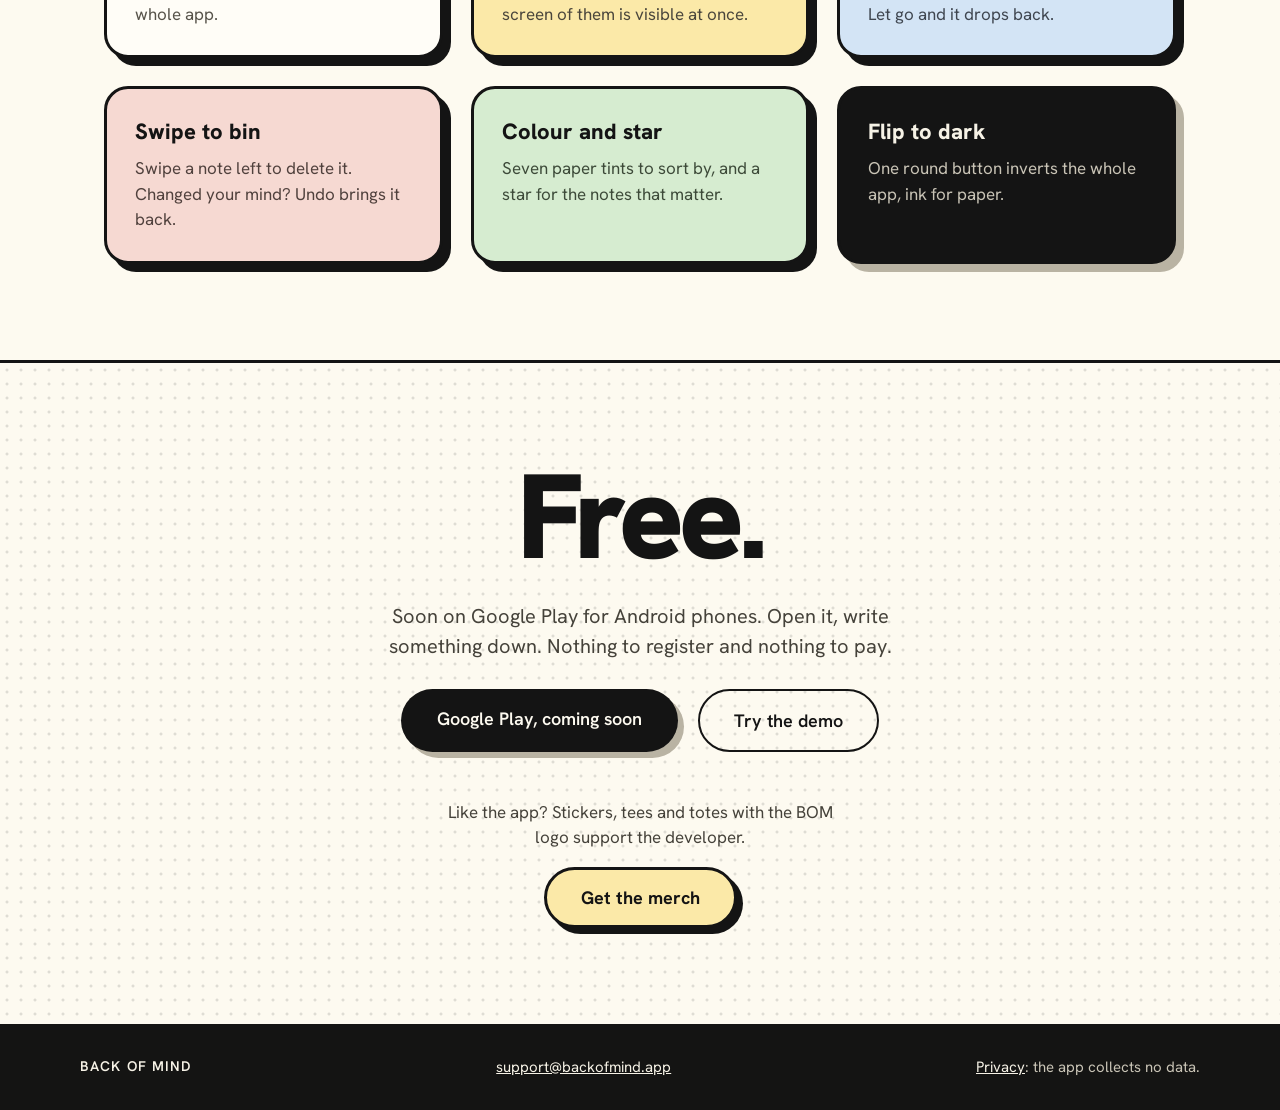
==== commit 9f729c6a: "Add files via upload" ====
--- a/index.html
+++ b/index.html
@@ -116,6 +116,10 @@
 <a href="#get" style="display: inline-block; padding: 18px 36px; background: #141414; color: #fdfaf0; border-radius: 999px; font-size: 18px; font-weight: 600; text-decoration: none; box-shadow: 6px 6px 0 #b9b3a3">Google Play, coming soon</a>
 <a href="demo.html" style="display: inline-block; padding: 18px 34px; border: 2px solid #141414; border-radius: 999px; font-size: 18px; font-weight: 600; text-decoration: none; color: #141414">Try the demo</a>
 </div>
+<div style="display: flex; flex-direction: column; align-items: center; gap: 16px; margin-top: 20px">
+<p style="margin: 0; font-size: 17px; line-height: 1.5; color: #45423a; max-width: 24em">Like the app? Stickers, tees and totes with the BOM logo support the developer.</p>
+<a href="https://backofmind.threadless.com/" target="_blank" rel="noopener" style="display: inline-block; padding: 16px 34px; background: #fbe9a8; color: #141414; border: 3px solid #141414; border-radius: 999px; font-size: 18px; font-weight: 700; text-decoration: none; box-shadow: 6px 6px 0 #141414">Get the merch</a>
+</div>
 </div>
 </section>
 
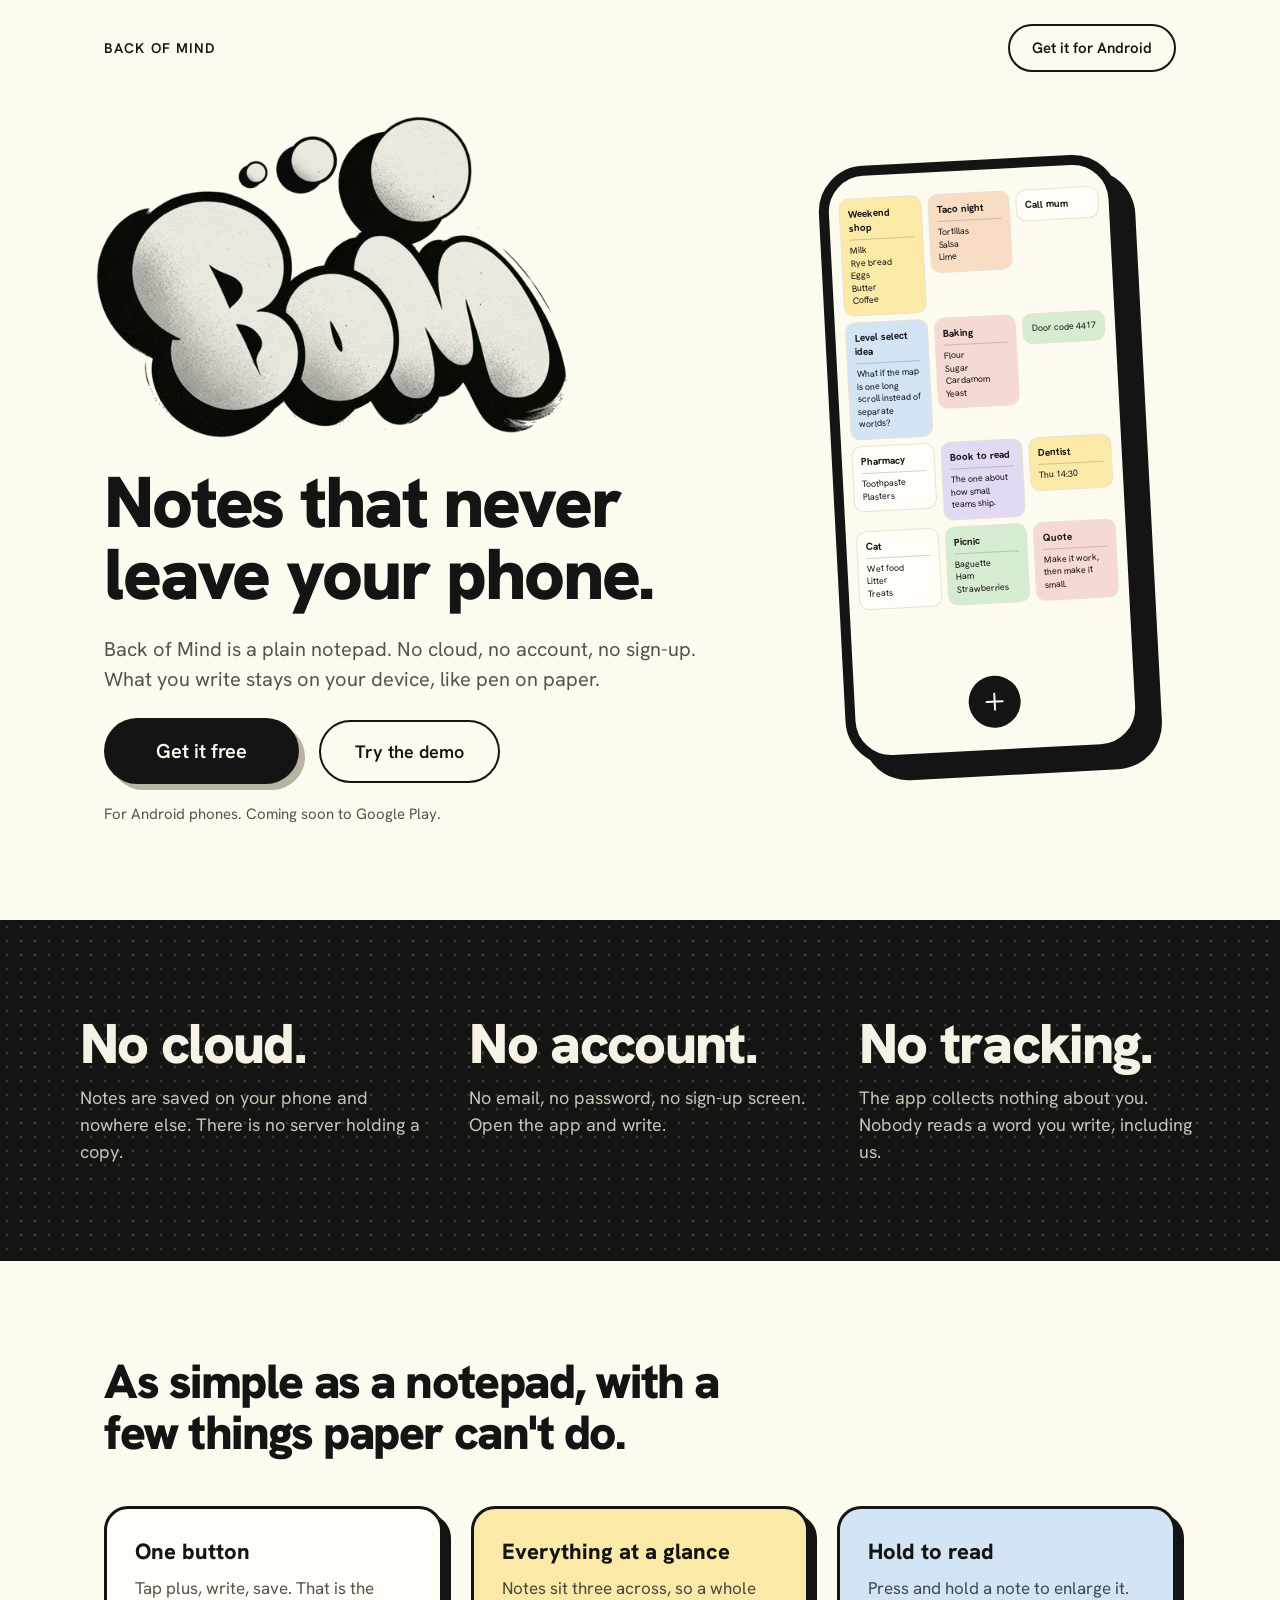
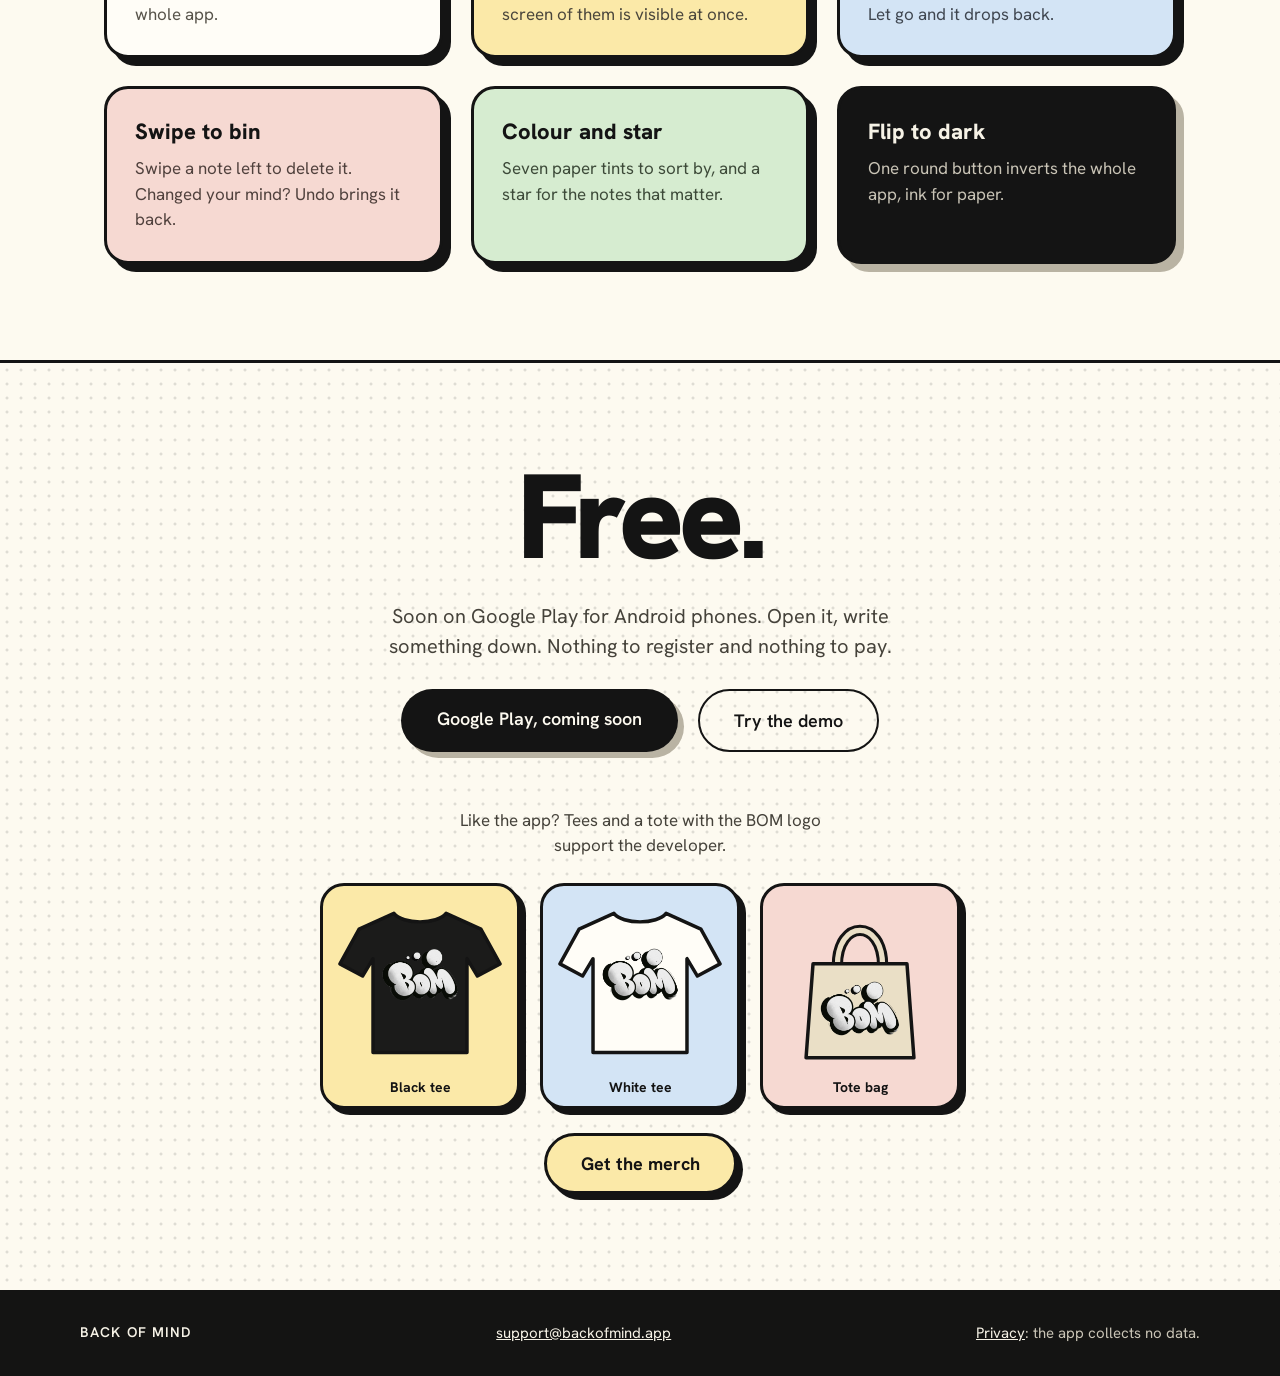
==== commit 749f0906: "Add files via upload" ====
--- a/index.html
+++ b/index.html
@@ -116,8 +116,31 @@
 <a href="#get" style="display: inline-block; padding: 18px 36px; background: #141414; color: #fdfaf0; border-radius: 999px; font-size: 18px; font-weight: 600; text-decoration: none; box-shadow: 6px 6px 0 #b9b3a3">Google Play, coming soon</a>
 <a href="demo.html" style="display: inline-block; padding: 18px 34px; border: 2px solid #141414; border-radius: 999px; font-size: 18px; font-weight: 600; text-decoration: none; color: #141414">Try the demo</a>
 </div>
-<div style="display: flex; flex-direction: column; align-items: center; gap: 16px; margin-top: 20px">
-<p style="margin: 0; font-size: 17px; line-height: 1.5; color: #45423a; max-width: 24em">Like the app? Stickers, tees and totes with the BOM logo support the developer.</p>
+<div style="width: 100%; display: flex; flex-direction: column; align-items: center; gap: 24px; margin-top: 28px">
+<p style="margin: 0; font-size: 17px; line-height: 1.5; color: #45423a; max-width: 24em">Like the app? Tees and a tote with the BOM logo support the developer.</p>
+<div style="width: 100%; display: flex; flex-wrap: wrap; justify-content: center; gap: 20px">
+<a href="https://backofmind.threadless.com/" target="_blank" rel="noopener" style="box-sizing: border-box; flex: 1 1 92px; max-width: 200px; display: flex; flex-direction: column; gap: 8px; padding: 10px; background: #fbe9a8; border: 3px solid #141414; border-radius: 24px; box-shadow: 6px 6px 0 #141414; text-decoration: none; color: #141414">
+<div style="position: relative; width: 100%; aspect-ratio: 1 / 1">
+<svg viewBox="0 0 200 200" role="img" aria-label="Black tee with the BOM logo" style="display: block; width: 100%; height: 100%"><path d="M70 20C80 33 120 33 130 20L170 38L192 78L166 92L154 72V180H46V72L34 92L8 78L30 38Z" fill="#1b1b1a" stroke="#141414" stroke-width="4" stroke-linejoin="round"></path></svg>
+<img src="logo.webp" alt="" style="position: absolute; left: 50%; top: 30%; width: 44%; transform: translateX(-50%); height: auto">
+</div>
+<div style="font-size: 14px; font-weight: 700; text-align: center">Black tee</div>
+</a>
+<a href="https://backofmind.threadless.com/" target="_blank" rel="noopener" style="box-sizing: border-box; flex: 1 1 92px; max-width: 200px; display: flex; flex-direction: column; gap: 8px; padding: 10px; background: #d3e4f5; border: 3px solid #141414; border-radius: 24px; box-shadow: 6px 6px 0 #141414; text-decoration: none; color: #141414">
+<div style="position: relative; width: 100%; aspect-ratio: 1 / 1">
+<svg viewBox="0 0 200 200" role="img" aria-label="White tee with the BOM logo" style="display: block; width: 100%; height: 100%"><path d="M70 20C80 33 120 33 130 20L170 38L192 78L166 92L154 72V180H46V72L34 92L8 78L30 38Z" fill="#fffdf7" stroke="#141414" stroke-width="4" stroke-linejoin="round"></path></svg>
+<img src="logo.webp" alt="" style="position: absolute; left: 50%; top: 30%; width: 44%; transform: translateX(-50%); height: auto">
+</div>
+<div style="font-size: 14px; font-weight: 700; text-align: center">White tee</div>
+</a>
+<a href="https://backofmind.threadless.com/" target="_blank" rel="noopener" style="box-sizing: border-box; flex: 1 1 92px; max-width: 200px; display: flex; flex-direction: column; gap: 8px; padding: 10px; background: #f6d9d2; border: 3px solid #141414; border-radius: 24px; box-shadow: 6px 6px 0 #141414; text-decoration: none; color: #141414">
+<div style="position: relative; width: 100%; aspect-ratio: 1 / 1">
+<svg viewBox="0 0 200 200" role="img" aria-label="Tote bag with the BOM logo" style="display: block; width: 100%; height: 100%"><path d="M74 80C74 26 126 26 126 80" fill="none" stroke="#141414" stroke-width="13" stroke-linecap="round"></path><path d="M74 80C74 26 126 26 126 80" fill="none" stroke="#eadfc6" stroke-width="6" stroke-linecap="round"></path><path d="M46 78H154L162 186H38Z" fill="#eadfc6" stroke="#141414" stroke-width="4" stroke-linejoin="round"></path></svg>
+<img src="logo.webp" alt="" style="position: absolute; left: 50%; top: 49%; width: 46%; transform: translateX(-50%); height: auto">
+</div>
+<div style="font-size: 14px; font-weight: 700; text-align: center">Tote bag</div>
+</a>
+</div>
 <a href="https://backofmind.threadless.com/" target="_blank" rel="noopener" style="display: inline-block; padding: 16px 34px; background: #fbe9a8; color: #141414; border: 3px solid #141414; border-radius: 999px; font-size: 18px; font-weight: 700; text-decoration: none; box-shadow: 6px 6px 0 #141414">Get the merch</a>
 </div>
 </div>
